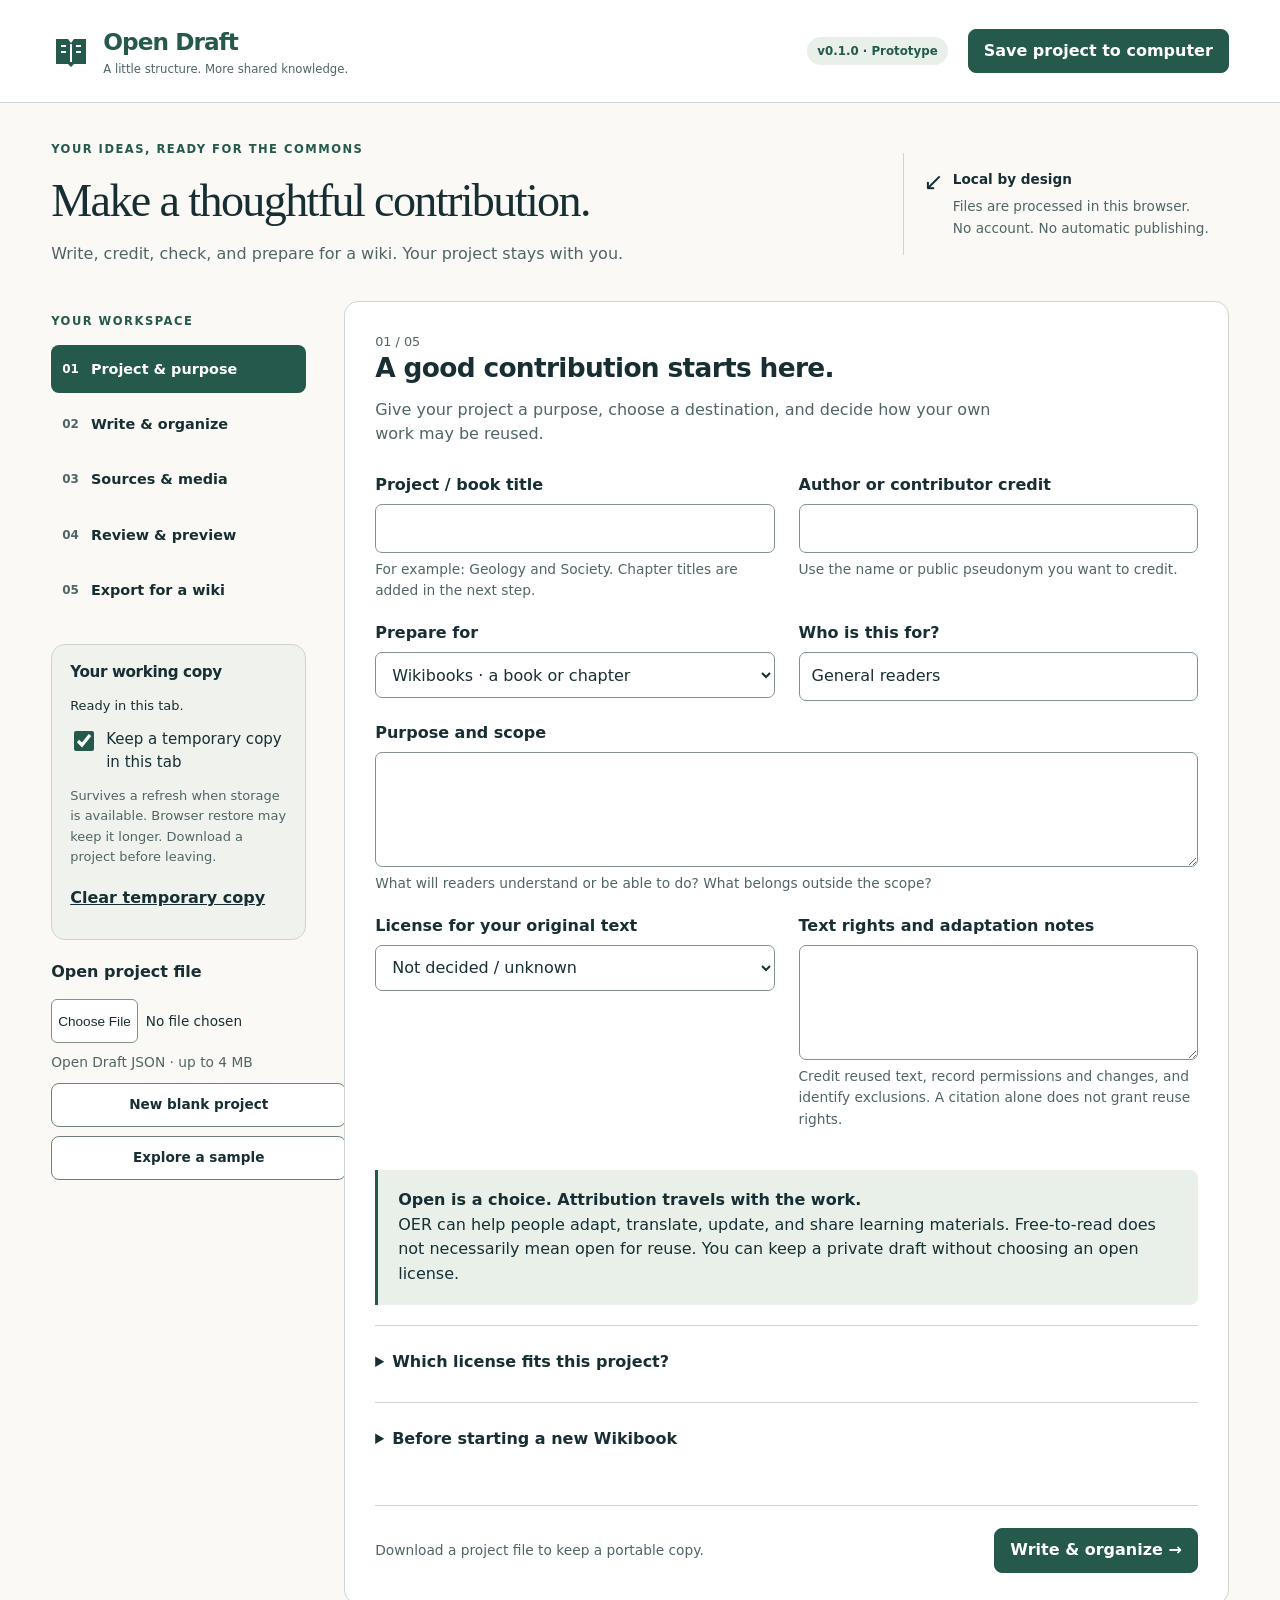
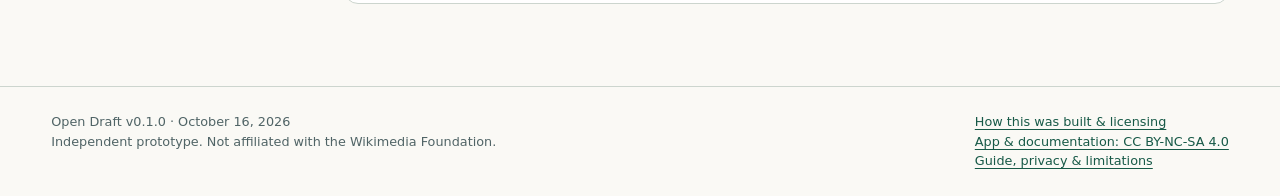
==== docs/index.html @ 1e6334c0 "Upload" ====
<!doctype html>
<html lang="en">
<head>
  <meta charset="utf-8">
  <meta name="viewport" content="width=device-width, initial-scale=1">
  <meta name="description" content="A local-first workspace for thoughtful Wikibooks and Wikimedia Commons contributions.">
  <meta http-equiv="Content-Security-Policy" content="default-src 'self'; script-src 'self'; style-src 'self'; img-src 'self' data: blob:; connect-src 'none'; object-src 'none'; base-uri 'none'; form-action 'none'">
  <title>Open Draft · A workspace for wiki contributors</title>
  <meta name="application-version" content="0.1.0">
  <meta name="release-date" content="2026-10-16">
  <link rel="license" href="https://creativecommons.org/licenses/by-nc-sa/4.0/">
  <link rel="stylesheet" href="styles.css">
  <script defer src="vendor/jszip.min.js"></script>
  <script defer src="core.js"></script>
  <script defer src="app.js"></script>
</head>
<body>
<a class="skip" href="#workspace">Skip to workspace</a>
<header class="masthead">
  <a class="brand" href="./" aria-label="Open Draft home"><svg aria-hidden="true" viewBox="0 0 40 40" width="40" height="40"><path d="M5 8h12l3 4 3-4h12v25H23l-3 3-3-3H5z" fill="currentColor"/><path d="M20 13v18M10 15h5M10 21h5M25 15h5M25 21h5" stroke="#fff" stroke-width="2"/></svg><span>Open Draft<span class="brand-sub">A little structure. More shared knowledge.</span></span></a>
  <div class="header-actions"><span class="badge">v0.1.0 · Prototype</span><button id="download-project" class="primary">Save project to computer</button></div>
</header>
<div class="intro" role="region" aria-label="About this workspace"><div><p class="eyebrow">YOUR IDEAS, READY FOR THE COMMONS</p><h1>Make a thoughtful contribution.</h1><p>Write, credit, check, and prepare for a wiki. Your project stays with you.</p></div><div class="local-note"><span aria-hidden="true">↙</span><strong>Local by design</strong><p>Files are processed in this browser.<br>No account. No automatic publishing.</p></div></div>
<div class="layout">
<aside class="sidebar" aria-label="Project navigation">
  <p class="eyebrow">YOUR WORKSPACE</p>
  <nav aria-label="Workflow"><ol class="steps">
    <li><button data-step="setup" aria-current="step"><span>01</span> Project &amp; purpose</button></li>
    <li><button data-step="write"><span>02</span> Write &amp; organize</button></li>
    <li><button data-step="sources"><span>03</span> Sources &amp; media</button></li>
    <li><button data-step="review"><span>04</span> Review &amp; preview</button></li>
    <li><button data-step="export"><span>05</span> Export for a wiki</button></li>
  </ol></nav>
  <div class="sidebar-card"><h2>Your working copy</h2><p id="save-state" role="status">Ready in this tab.</p><label class="check"><input id="temporary-save" type="checkbox" checked> Keep a temporary copy in this tab</label><p class="small">Survives a refresh when storage is available. Browser restore may keep it longer. Download a project before leaving.</p><button id="clear-session" class="text-button">Clear temporary copy</button></div>
  <div class="file-actions"><label for="open-project">Open project file</label><input id="open-project" type="file" accept=".json,.opendraft" aria-describedby="file-help"><p id="file-help" class="small">Open Draft JSON · up to 4 MB</p><button id="new-project">New blank project</button><button id="sample-project">Explore a sample</button></div>
</aside>
<main id="workspace" tabindex="-1"><div id="notice" role="status" aria-live="polite"></div><div id="error" role="alert"></div><div id="view"></div></main>
</div>
<footer><p>Open Draft v0.1.0 · <time datetime="2026-10-16">October 16, 2026</time><br>Independent prototype. Not affiliated with the Wikimedia Foundation.</p><p><a href="about.html">How this was built &amp; licensing</a><br><a rel="license" href="https://creativecommons.org/licenses/by-nc-sa/4.0/">App &amp; documentation: CC BY-NC-SA 4.0</a><br><a href="guide.html">Guide, privacy &amp; limitations</a></p></footer>
<dialog id="confirm-dialog" aria-labelledby="confirm-title" aria-describedby="confirm-description"><h2 id="confirm-title">Replace this project?</h2><p id="confirm-description"></p><div class="actions"><button id="cancel-dialog" autofocus>Cancel</button><button id="accept-dialog" class="danger">Continue</button></div></dialog>
<noscript><p class="noscript">This editor needs JavaScript to process files locally. Enable JavaScript to use it. <a href="guide.html">Read the guide</a>.</p></noscript>
</body></html>
---- docs/styles.css ----
:root{--ink:#172f33;--muted:#506466;--green:#24594c;--pale:#e8f0e9;--paper:#faf9f5;--line:#ccd5ce;--white:#fff;--rust:#8c3e28;--focus:#124fc6;--radius:14px;font-family:system-ui,-apple-system,BlinkMacSystemFont,"Segoe UI",sans-serif;color:var(--ink);background:var(--paper);font-size:16px;line-height:1.55}
*{box-sizing:border-box}body{margin:0}a{color:#175947;text-underline-offset:3px}a:hover{text-decoration-thickness:2px}button,input,textarea,select{font:inherit}button,.file-button{min-height:44px;border:1px solid #6c8277;border-radius:8px;padding:9px 15px;background:#fff;color:var(--ink);font-weight:600;cursor:pointer;text-align:center}button:hover,.file-button:hover{background:#e8f0e9}button:disabled{opacity:.55;cursor:not-allowed}button.primary{background:var(--green);border-color:var(--green);color:white}button.primary:hover{background:#163e34}button.danger{color:#85291e;border-color:#b96556}button.text-button{border:0;background:transparent;text-decoration:underline;padding-left:0;text-align:left}button.small-button{font-size:.85rem;padding:5px 10px}input:not([type=checkbox]):not([type=file]),textarea,select{display:block;width:100%;border:1px solid #80938a;border-radius:7px;padding:11px 12px;color:var(--ink);background:#fff;min-height:46px}textarea{resize:vertical;min-height:115px}input[type=checkbox]{width:20px;height:20px;accent-color:var(--green);flex-shrink:0}input[type=file]{max-width:100%;font-size:.85rem}input::file-selector-button{min-height:44px;border:1px solid #80938a;border-radius:6px;background:white;color:var(--ink);margin:6px 8px 0 0;padding:6px}label{display:block;font-weight:650;margin:0 0 6px}.check{display:flex;gap:9px;align-items:flex-start;font-size:.94rem;font-weight:500;margin:12px 0}.check input{margin-top:3px}small,.small,.hint{font-size:.86rem;color:var(--muted)}.hint{margin:6px 0 0}.field{margin:0 0 20px;min-width:0}.fields{display:grid;grid-template-columns:1fr 1fr;gap:0 24px}.span-all{grid-column:1/-1}:focus-visible{outline:3px solid var(--focus);outline-offset:3px}h1,h2,h3,h4{line-height:1.2}h1{font-family:Georgia,serif;font-size:clamp(2.1rem,3.6vw,3.25rem);font-weight:500;margin:8px 0 14px;letter-spacing:-.035em}h2{font-size:1.65rem;letter-spacing:-.025em;margin:0 0 14px}h3{font-size:1.1rem;margin:0 0 12px}p{margin:0 0 16px}ul,ol{padding-left:24px}li{margin-bottom:7px}.eyebrow{font-size:.72rem;font-weight:750;letter-spacing:.13em;color:var(--green);margin-bottom:14px}.masthead{display:flex;align-items:center;justify-content:space-between;gap:20px;padding:24px 4vw;border-bottom:1px solid var(--line);background:var(--white)}.brand{display:flex;align-items:center;gap:12px;text-decoration:none;color:var(--green);font-size:1.45rem;font-weight:750;letter-spacing:-.04em}.brand-sub{display:block;font-size:.73rem;font-weight:500;letter-spacing:0;color:var(--muted)}.header-actions{display:flex;align-items:center;gap:20px}.badge,.pill{display:inline-block;font-size:.74rem;font-weight:650;border-radius:30px;padding:5px 10px;background:var(--pale);color:var(--green)}.intro{display:flex;justify-content:space-between;align-items:center;gap:32px;padding:38px 4vw 34px;max-width:1600px;margin:auto}.intro>div>p:last-child{margin-bottom:0;color:var(--muted)}.local-note{position:relative;padding:16px 20px 16px 49px;border-left:1px solid var(--line);font-size:.85rem;min-width:260px}.local-note>span{position:absolute;left:20px;top:11px;font-size:1.5rem}.local-note p{margin:6px 0 0}.layout{display:grid;grid-template-columns:255px minmax(0,1fr);gap:38px;padding:0 4vw 60px;max-width:1600px;margin:auto}.sidebar{padding-top:12px}.steps{padding:0;list-style:none;margin:0 0 30px}.steps li{margin:0 0 7px}.steps button{display:flex;align-items:center;text-align:left;gap:12px;width:100%;border:1px solid transparent;background:transparent;font-size:.9rem;padding:12px 10px}.steps button span{font-size:.75rem;font-variant-numeric:tabular-nums;color:var(--muted)}.steps button[aria-current]{background:var(--green);color:white}.steps button[aria-current] span{color:white}.sidebar-card{border:1px solid var(--line);border-radius:var(--radius);padding:18px;background:#f0f3ed}.sidebar-card h2{font-size:.95rem}.sidebar-card p{font-size:.81rem;margin-bottom:10px}.file-actions{display:grid;gap:9px;margin-top:20px}.file-actions label{margin:0}.file-actions p{margin:0}.file-actions button{font-size:.85rem}main{min-width:0}.panel{background:white;border:1px solid var(--line);border-radius:var(--radius);padding:30px;margin-bottom:22px}.panel-heading{display:flex;justify-content:space-between;align-items:flex-start;gap:15px;margin-bottom:26px}.panel-heading p{color:var(--muted);max-width:62ch;margin-bottom:0}.section-label{color:var(--muted);font-size:.8rem;margin-bottom:8px}.callout{padding:18px 20px;background:var(--pale);border-left:3px solid var(--green);border-radius:0 8px 8px 0;margin:20px 0}.callout p:last-child{margin:0}.callout.warning{background:#fbf1e6;border-color:var(--rust)}.actions{display:flex;flex-wrap:wrap;gap:10px;align-items:center}.section-end{display:flex;justify-content:space-between;gap:15px;align-items:center;margin-top:26px;border-top:1px solid var(--line);padding-top:22px}.section-end p{margin:0}.block,.record{border:1px solid var(--line);border-radius:10px;padding:20px;margin:16px 0;background:#fff}.block-head{display:flex;justify-content:space-between;gap:12px;align-items:center;margin-bottom:16px}.block-head strong{font-size:.8rem;color:var(--muted)}.block-head .actions{gap:5px}.block .field:last-child,.record .field:last-child{margin-bottom:0}.page-tools{display:grid;grid-template-columns:minmax(150px,1fr) auto;gap:14px;align-items:end}.page-tools .field{margin:0}.page-order{margin-top:14px}.empty{text-align:center;padding:35px 20px;border:1px dashed #6c8277;border-radius:12px;color:var(--muted)}.empty strong{display:block;color:var(--ink);font-size:1.2rem;margin-bottom:10px}.image-thumb{display:block;max-width:100%;max-height:230px;border-radius:8px;margin:12px 0}.review-grid{display:grid;grid-template-columns:1fr 1fr;gap:20px}.review-grid .panel{margin-bottom:0}.issue-list{padding:0;list-style:none}.issue-list li{border-bottom:1px solid var(--line);padding:12px 0;margin:0}.issue-list li strong{display:block}.issue-list button{margin-top:8px}.metric{font-size:2.6rem;font-family:Georgia,serif;line-height:1}.reader{font-family:Georgia,serif;font-size:1.08rem;line-height:1.8;max-width:72ch;margin:20px auto;overflow-wrap:anywhere}.reader h2,.reader h3{font-family:system-ui,sans-serif;line-height:1.3;margin-top:1.6em}.reader h2{font-size:1.5rem}.reader h3{font-size:1.2rem}.reader img{max-width:100%;height:auto}.reader figure{margin:24px 0}.reader figcaption{font-family:system-ui,sans-serif;font-size:.85rem;line-height:1.5;color:var(--muted)}.reader .credits{font-family:system-ui,sans-serif;font-size:.85rem}.reader blockquote{border-left:3px solid var(--line);padding-left:20px;margin-left:0}.code{font-family:ui-monospace,Consolas,monospace;font-size:.86rem;min-height:280px;white-space:pre-wrap}.export-card{border:1px solid var(--line);border-radius:12px;padding:22px;margin:15px 0}.export-card p{color:var(--muted)}details{border-top:1px solid var(--line);padding:16px 0}summary{font-weight:650;cursor:pointer;min-height:44px;padding:8px 0}details p{margin-top:10px}#notice:not(:empty),#error:not(:empty){border-radius:8px;padding:14px 18px;margin-bottom:16px;overflow-wrap:anywhere}#notice:not(:empty){background:var(--pale)}#error:not(:empty){background:#fff0eb;border:1px solid #a94a31;color:#762d1c}footer{border-top:1px solid var(--line);padding:25px 4vw;color:var(--muted);font-size:.8rem;display:flex;justify-content:space-between;gap:25px}footer p{margin:0;max-width:60ch}.skip{position:absolute;left:12px;top:-100px;padding:12px;background:white;z-index:10}.skip:focus{top:12px}dialog{border:1px solid var(--line);border-radius:14px;padding:30px;max-width:500px;width:calc(100% - 32px);color:var(--ink)}dialog::backdrop{background:#172f3380}.noscript{padding:30px}.guide{max-width:850px;margin:40px auto;padding:0 24px}.guide h2{margin-top:36px}.guide code{overflow-wrap:anywhere}.guide li{margin-bottom:10px}
@media(max-width:1000px){.layout{grid-template-columns:220px minmax(0,1fr);gap:22px}.local-note{display:none}.header-actions .badge{display:none}.panel{padding:24px}.fields,.review-grid{grid-template-columns:1fr}}
@media(max-width:700px){.masthead{align-items:flex-start;padding:20px;flex-direction:column}.header-actions{width:100%}.header-actions button{width:100%}.intro{padding:26px 20px}.layout{display:block;padding:0 20px 35px}.sidebar{margin-bottom:25px}.steps{display:grid;grid-template-columns:1fr 1fr;gap:5px;margin-bottom:16px}.steps button{height:100%;padding:9px}.sidebar-card{padding:14px}.file-actions{grid-template-columns:1fr 1fr}.file-actions input,.file-actions p{grid-column:1/-1}.file-actions label{grid-column:1/-1}.panel{padding:20px}.page-tools{grid-template-columns:1fr}.block-head,.panel-heading,.section-end{flex-wrap:wrap}.block{padding:14px}.actions button{flex-grow:1}.intro h1{font-size:2.4rem}footer{display:block;padding:20px}footer p+p{margin-top:12px}.brand-sub{font-size:.72rem}}
@media(prefers-reduced-motion:reduce){*{scroll-behavior:auto!important;animation:none!important;transition:none!important}}
@media(forced-colors:active){button[aria-current]{border:3px solid Highlight}.badge,.callout{border:1px solid CanvasText}}
@media print{.masthead,.intro,.sidebar,footer,.skip,.no-print,#notice,#error{display:none!important}.layout{display:block;padding:0}.panel{border:0;padding:0}.panel-heading{display:none}.reader{max-width:none;font-size:11pt;color:#000}.reader img{max-height:7in;object-fit:contain}.reader a[href^="http"]::after{content:" (" attr(href) ")";font-size:9pt;overflow-wrap:anywhere}body{background:white}h2,h3,figcaption{break-after:avoid}figure,li{break-inside:avoid}}
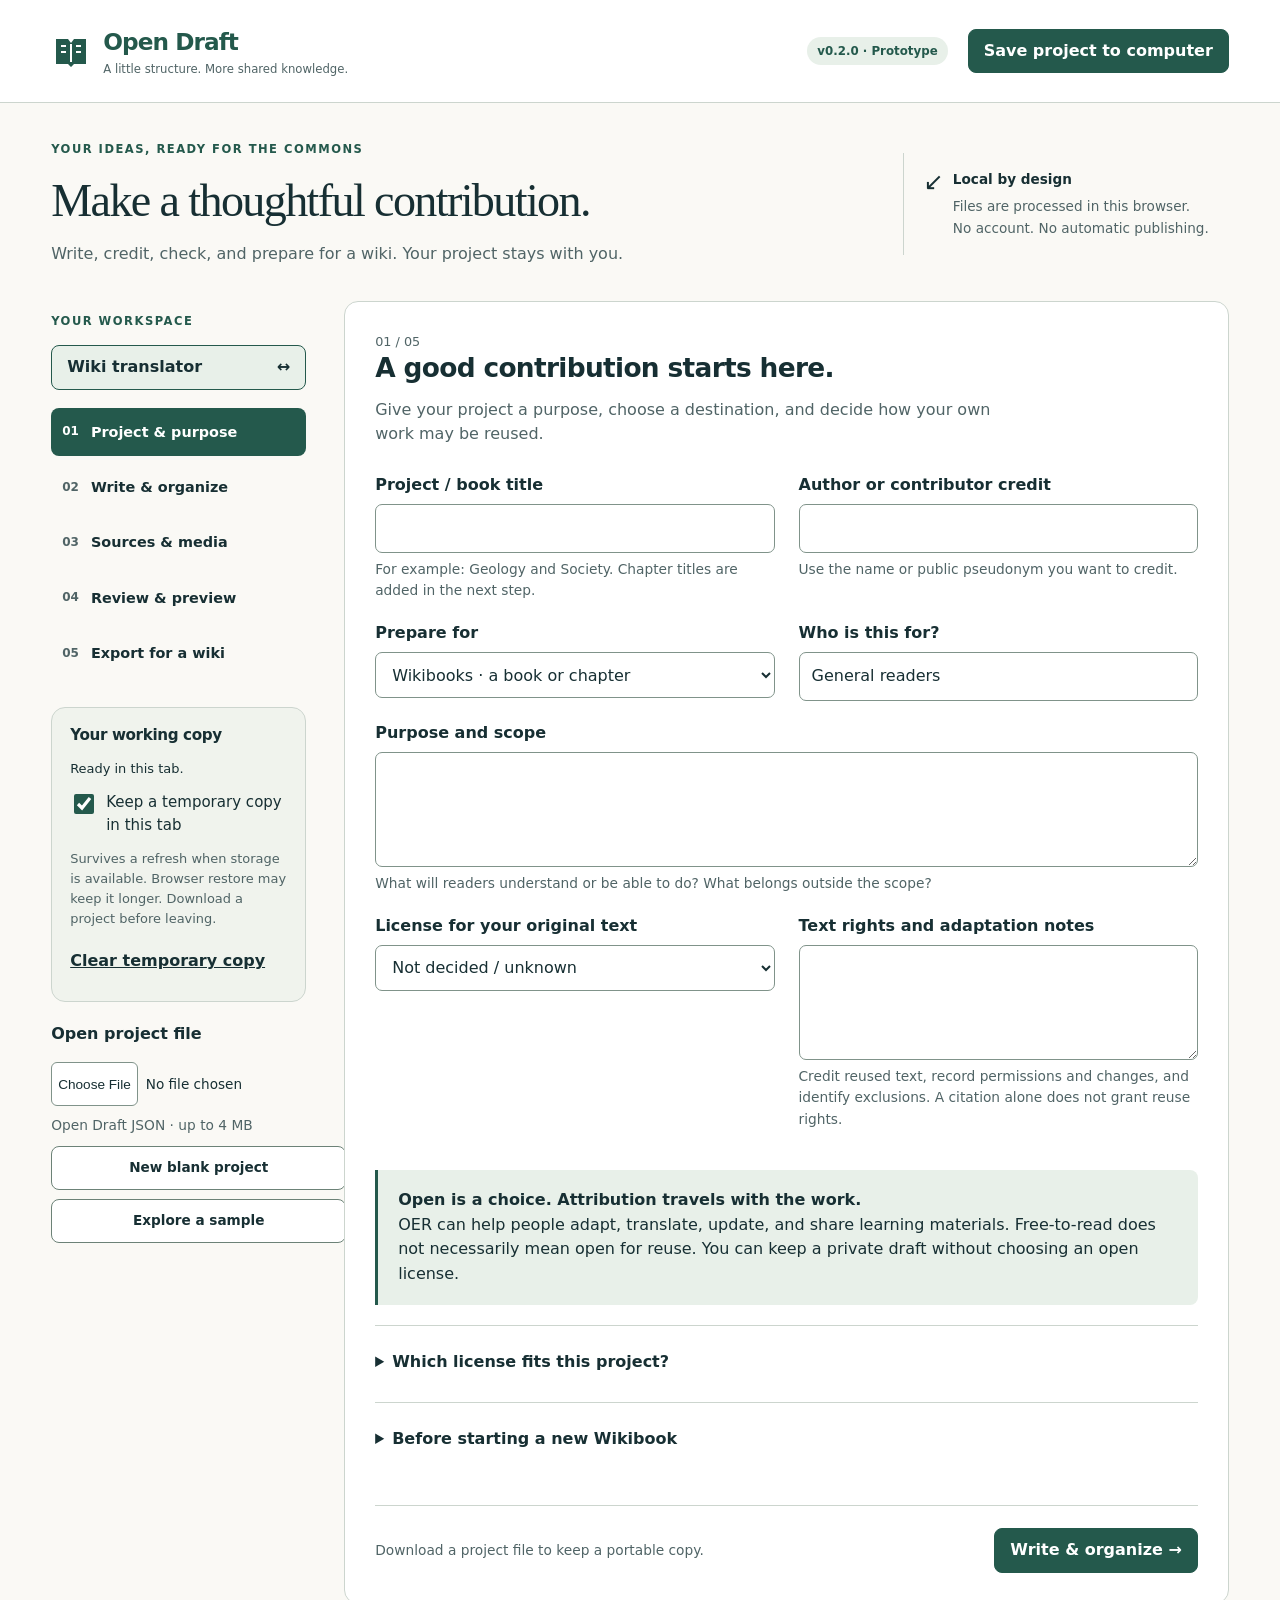
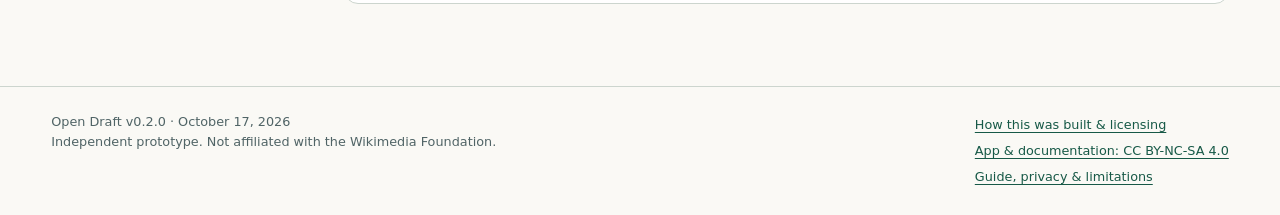
==== commit fd53ed2e: "v0.2.0" ====
--- a/docs/index.html
+++ b/docs/index.html
@@ -6,24 +6,27 @@
   <meta name="description" content="A local-first workspace for thoughtful Wikibooks and Wikimedia Commons contributions.">
   <meta http-equiv="Content-Security-Policy" content="default-src 'self'; script-src 'self'; style-src 'self'; img-src 'self' data: blob:; connect-src 'none'; object-src 'none'; base-uri 'none'; form-action 'none'">
   <title>Open Draft · A workspace for wiki contributors</title>
-  <meta name="application-version" content="0.1.0">
-  <meta name="release-date" content="2026-10-16">
+  <meta name="application-version" content="0.2.0">
+  <meta name="release-date" content="2026-10-17">
   <link rel="license" href="https://creativecommons.org/licenses/by-nc-sa/4.0/">
   <link rel="stylesheet" href="styles.css">
   <script defer src="vendor/jszip.min.js"></script>
+  <script defer src="translator.js"></script>
   <script defer src="core.js"></script>
+  <script defer src="translator-ui.js"></script>
   <script defer src="app.js"></script>
 </head>
 <body>
 <a class="skip" href="#workspace">Skip to workspace</a>
 <header class="masthead">
   <a class="brand" href="./" aria-label="Open Draft home"><svg aria-hidden="true" viewBox="0 0 40 40" width="40" height="40"><path d="M5 8h12l3 4 3-4h12v25H23l-3 3-3-3H5z" fill="currentColor"/><path d="M20 13v18M10 15h5M10 21h5M25 15h5M25 21h5" stroke="#fff" stroke-width="2"/></svg><span>Open Draft<span class="brand-sub">A little structure. More shared knowledge.</span></span></a>
-  <div class="header-actions"><span class="badge">v0.1.0 · Prototype</span><button id="download-project" class="primary">Save project to computer</button></div>
+  <div class="header-actions"><span class="badge">v0.2.0 · Prototype</span><button id="download-project" class="primary">Save project to computer</button></div>
 </header>
 <div class="intro" role="region" aria-label="About this workspace"><div><p class="eyebrow">YOUR IDEAS, READY FOR THE COMMONS</p><h1>Make a thoughtful contribution.</h1><p>Write, credit, check, and prepare for a wiki. Your project stays with you.</p></div><div class="local-note"><span aria-hidden="true">↙</span><strong>Local by design</strong><p>Files are processed in this browser.<br>No account. No automatic publishing.</p></div></div>
 <div class="layout">
 <aside class="sidebar" aria-label="Project navigation">
   <p class="eyebrow">YOUR WORKSPACE</p>
+  <button class="translator-nav" data-step="translate">Wiki translator <span aria-hidden="true">↔</span></button>
   <nav aria-label="Workflow"><ol class="steps">
     <li><button data-step="setup" aria-current="step"><span>01</span> Project &amp; purpose</button></li>
     <li><button data-step="write"><span>02</span> Write &amp; organize</button></li>
@@ -36,7 +39,7 @@
 </aside>
 <main id="workspace" tabindex="-1"><div id="notice" role="status" aria-live="polite"></div><div id="error" role="alert"></div><div id="view"></div></main>
 </div>
-<footer><p>Open Draft v0.1.0 · <time datetime="2026-10-16">October 16, 2026</time><br>Independent prototype. Not affiliated with the Wikimedia Foundation.</p><p><a href="about.html">How this was built &amp; licensing</a><br><a rel="license" href="https://creativecommons.org/licenses/by-nc-sa/4.0/">App &amp; documentation: CC BY-NC-SA 4.0</a><br><a href="guide.html">Guide, privacy &amp; limitations</a></p></footer>
+<footer><p>Open Draft v0.2.0 · <time datetime="2026-10-17">October 17, 2026</time><br>Independent prototype. Not affiliated with the Wikimedia Foundation.</p><p><a href="about.html">How this was built &amp; licensing</a><br><a rel="license" href="https://creativecommons.org/licenses/by-nc-sa/4.0/">App &amp; documentation: CC BY-NC-SA 4.0</a><br><a href="guide.html">Guide, privacy &amp; limitations</a></p></footer>
 <dialog id="confirm-dialog" aria-labelledby="confirm-title" aria-describedby="confirm-description"><h2 id="confirm-title">Replace this project?</h2><p id="confirm-description"></p><div class="actions"><button id="cancel-dialog" autofocus>Cancel</button><button id="accept-dialog" class="danger">Continue</button></div></dialog>
 <noscript><p class="noscript">This editor needs JavaScript to process files locally. Enable JavaScript to use it. <a href="guide.html">Read the guide</a>.</p></noscript>
 </body></html>
--- a/docs/styles.css
+++ b/docs/styles.css
@@ -5,3 +5,8 @@
 @media(prefers-reduced-motion:reduce){*{scroll-behavior:auto!important;animation:none!important;transition:none!important}}
 @media(forced-colors:active){button[aria-current]{border:3px solid Highlight}.badge,.callout{border:1px solid CanvasText}}
 @media print{.masthead,.intro,.sidebar,footer,.skip,.no-print,#notice,#error{display:none!important}.layout{display:block;padding:0}.panel{border:0;padding:0}.panel-heading{display:none}.reader{max-width:none;font-size:11pt;color:#000}.reader img{max-height:7in;object-fit:contain}.reader a[href^="http"]::after{content:" (" attr(href) ")";font-size:9pt;overflow-wrap:anywhere}body{background:white}h2,h3,figcaption{break-after:avoid}figure,li{break-inside:avoid}}
+.translator-nav{display:flex;justify-content:space-between;width:100%;margin:0 0 18px;background:#e8f0e9;border-color:#24594c;text-align:left}.translator-nav[aria-current]{background:#24594c;color:#fff}.translator-split{display:grid;grid-template-columns:minmax(0,1fr) minmax(0,1fr);gap:24px;margin-top:25px}.translator-split>section{min-width:0}.rich-toolbar{display:flex;flex-wrap:wrap;gap:6px;padding:12px;background:#f0f3ed;border:1px solid var(--line);border-radius:8px 8px 0 0}.rich-toolbar button{font-size:.82rem;padding:7px 10px}.rich-toolbar button[aria-pressed=true]{background:var(--green);color:white}.block-format{background:#f0f3ed;padding:0 12px 12px;border:1px solid var(--line);border-top:0}.block-format label{font-size:.85rem}.rich-editor{padding:20px;min-height:360px;max-height:760px;overflow:auto;border:1px solid #6c8277;border-radius:0 0 8px 8px;overflow-wrap:anywhere;background:#fff;color:#172f33;line-height:1.7}.rich-editor p{margin:0 0 1em}.rich-editor h2{font-size:1.4rem;margin:1.1em 0 .7em}.rich-editor h3{font-size:1.15rem;margin:1em 0 .6em}.rich-editor a{color:inherit;text-decoration:underline}.rich-editor blockquote{border-left:3px solid currentColor;padding-left:15px;margin-left:0}.rich-code{min-height:540px;line-height:1.7;background:#f5f7f4!important;color:#172f33!important}.code-column>.actions{margin-top:14px}.color-fields{display:grid;grid-template-columns:1fr 1fr;gap:20px;max-width:640px}.color-entry{display:flex;gap:10px;align-items:center}.color-entry input[type=color]{width:55px;min-width:55px;height:46px;padding:3px}.color-entry input{min-width:0}.contrast-result{padding:15px 18px;margin:15px 0;background:#e8f0e9;border-left:4px solid #24594c;font-weight:600}.contrast-warning{background:#fff1e6;border-color:#8c3e28}.draft-tips{padding:20px;background:#f0f3ed;border-radius:10px;margin:20px 0 30px}.draft-tips ul{margin-bottom:0}.udl-grid{display:grid;grid-template-columns:repeat(3,minmax(0,1fr));gap:15px;margin:22px 0}.udl-grid article{padding:20px;border:1px solid var(--line);border-radius:10px}.udl-grid h4{font-size:1.1rem;margin:14px 0}.udl-grid p{font-size:.9rem}.udl-grid .eyebrow{font-size:.66rem}.sr-only{position:absolute!important;width:1px;height:1px;padding:0;overflow:hidden;clip:rect(0,0,0,0);white-space:nowrap;border:0}#rich-error:not(:empty){padding:15px;border:1px solid #a94a31;background:#fff0eb;color:#762d1c;border-radius:8px;margin:15px 0}.translator-panel input[aria-invalid=true]{border:2px solid #a94a31}
+footer a{display:inline-block;min-height:26px;padding:3px 0}
+@media(max-width:1150px){.translator-split{grid-template-columns:1fr}.rich-code{min-height:280px}.udl-grid{grid-template-columns:1fr}.rich-editor{min-height:260px}}
+@media(max-width:700px){.color-fields{grid-template-columns:1fr}.translator-split{gap:25px}.rich-toolbar button{flex-grow:1}.rich-editor{padding:14px}.udl-grid article{padding:16px}}
+@media(forced-colors:active){.rich-editor{color:CanvasText!important;background:Canvas!important}.contrast-result{border:2px solid CanvasText}.rich-toolbar button[aria-pressed=true]{border:3px solid Highlight}}
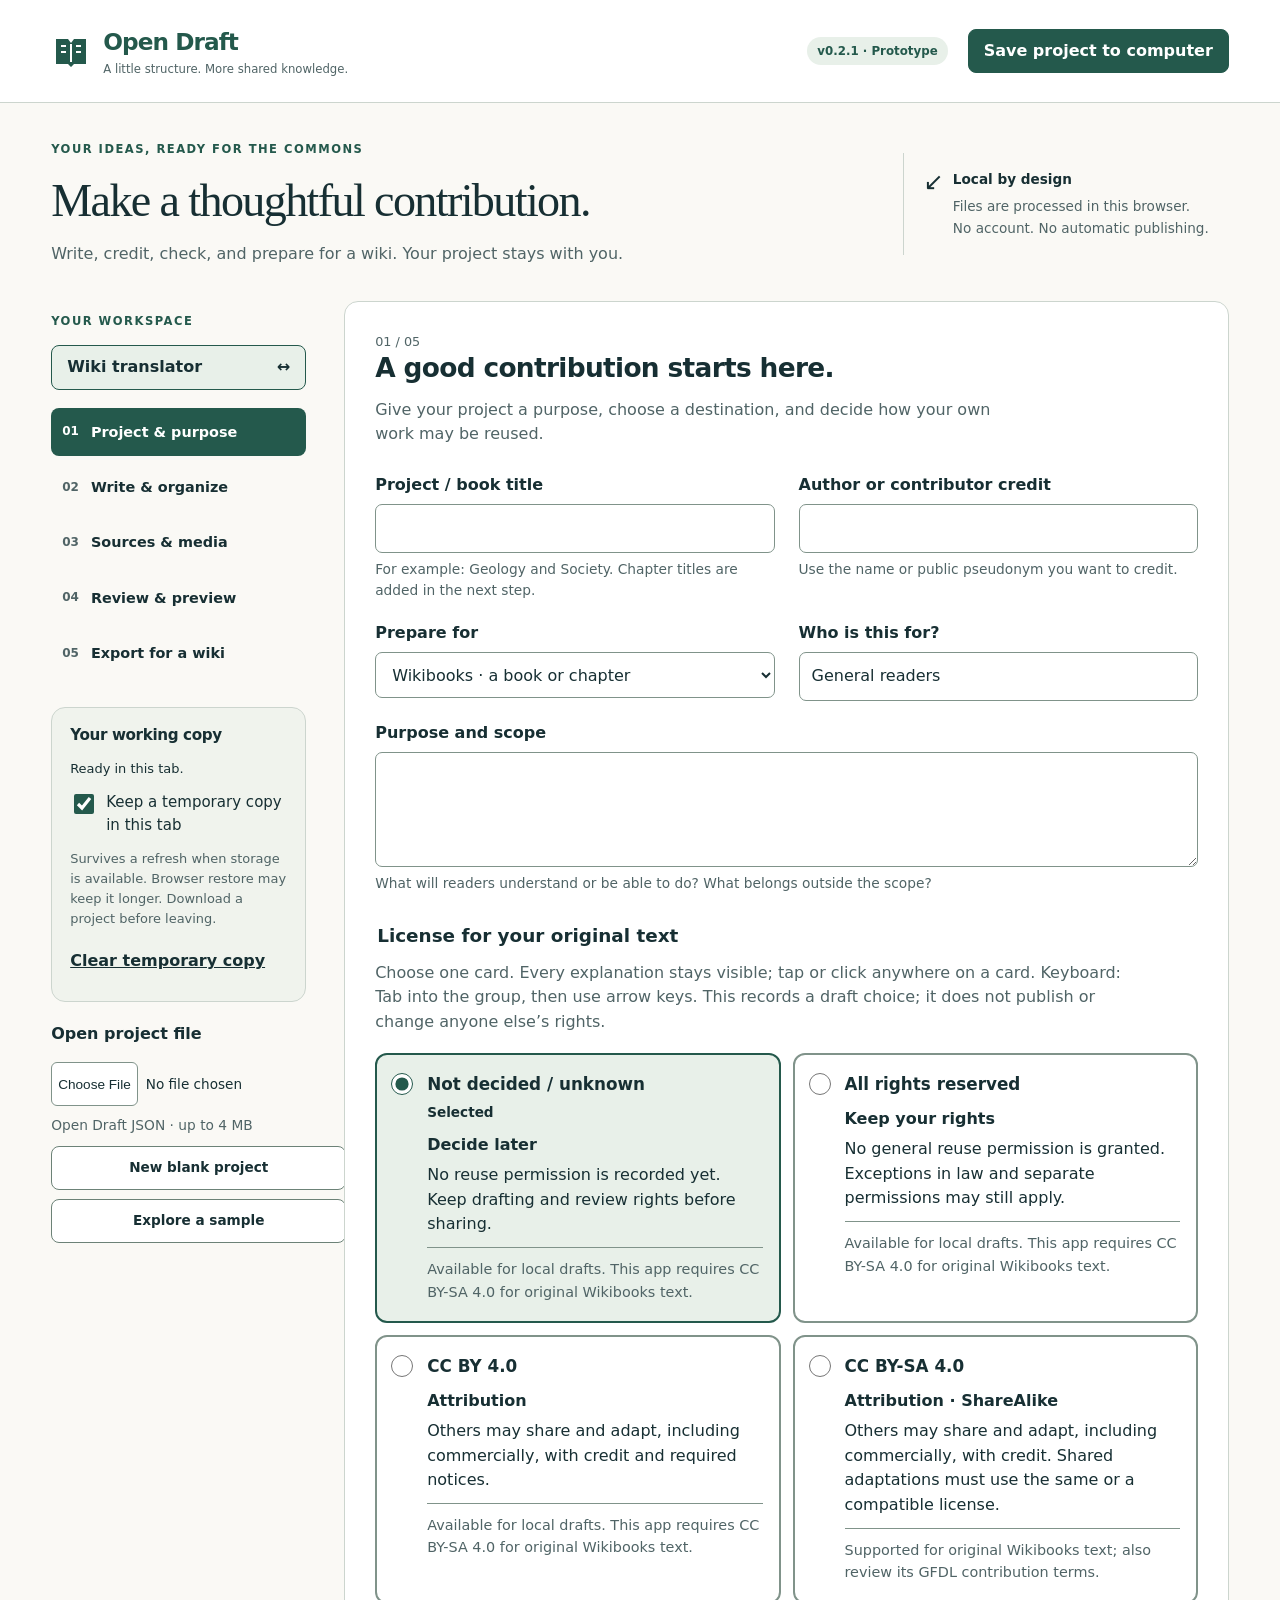
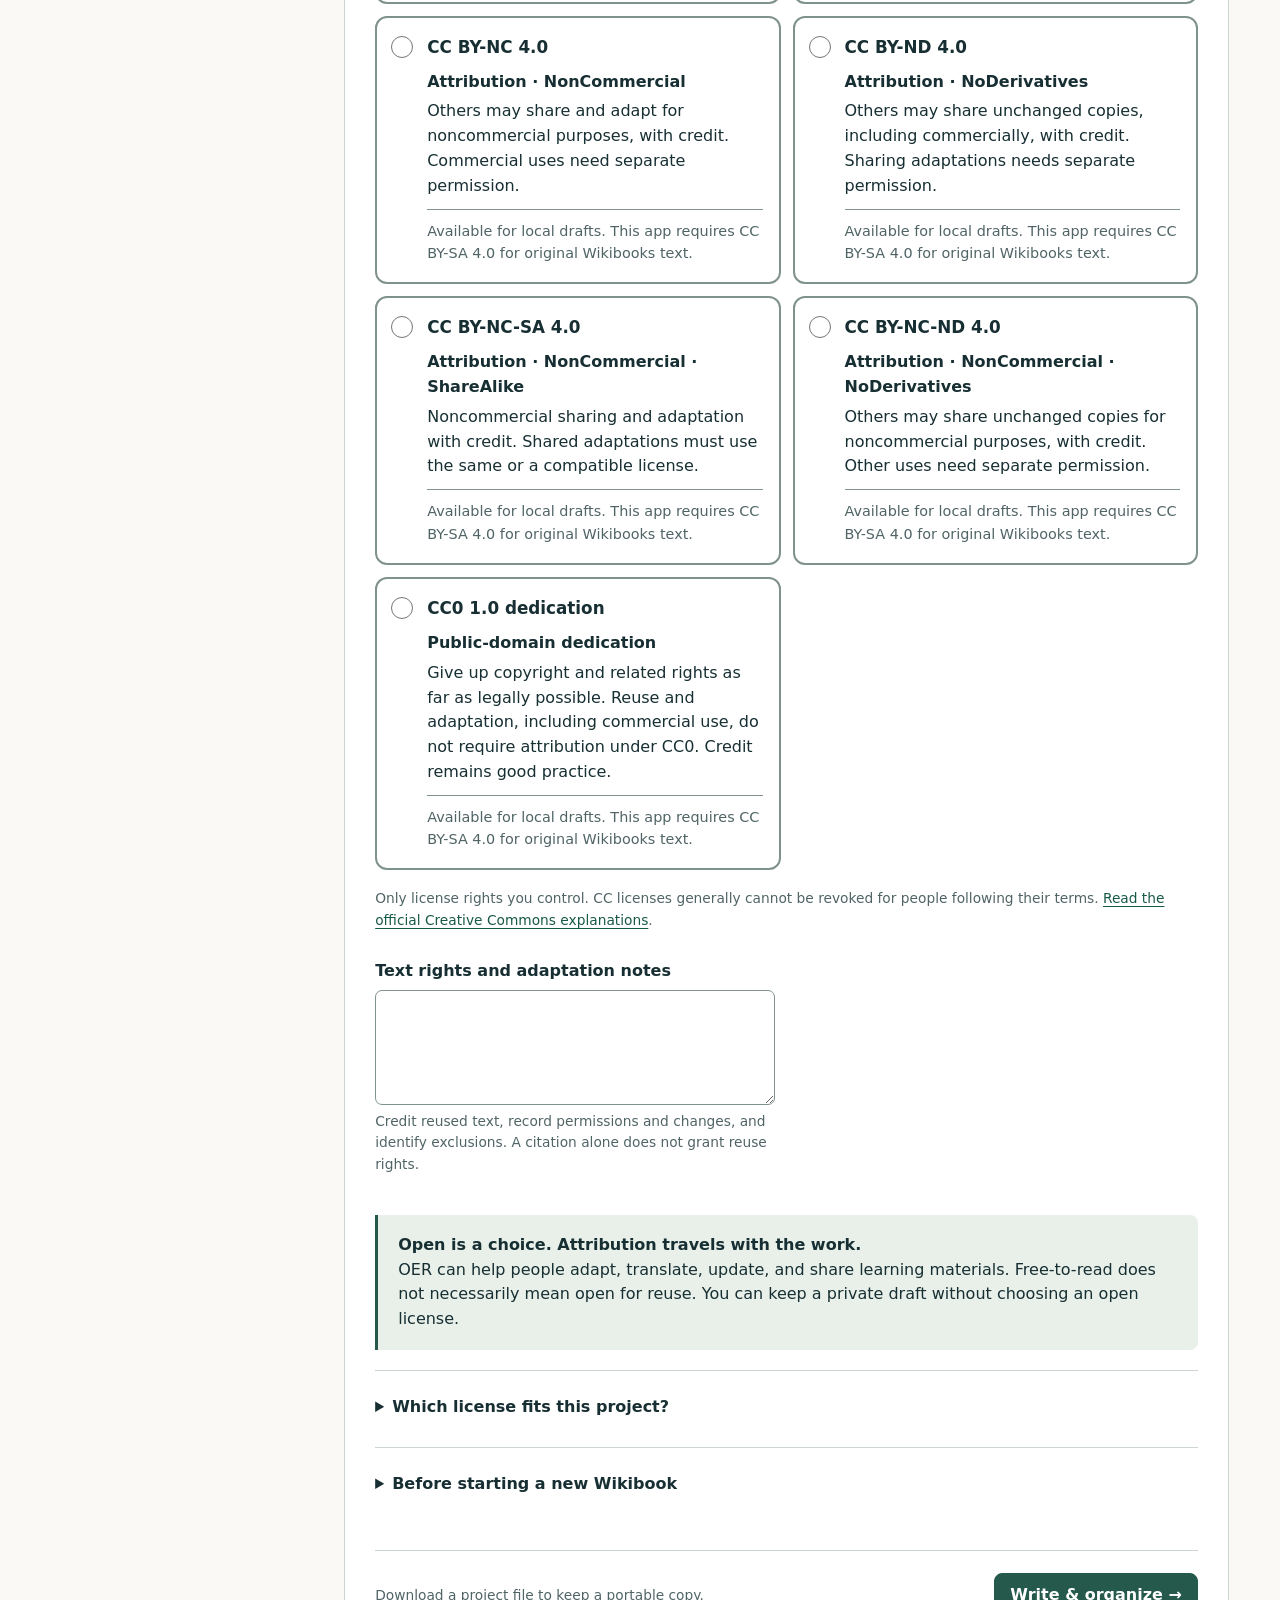
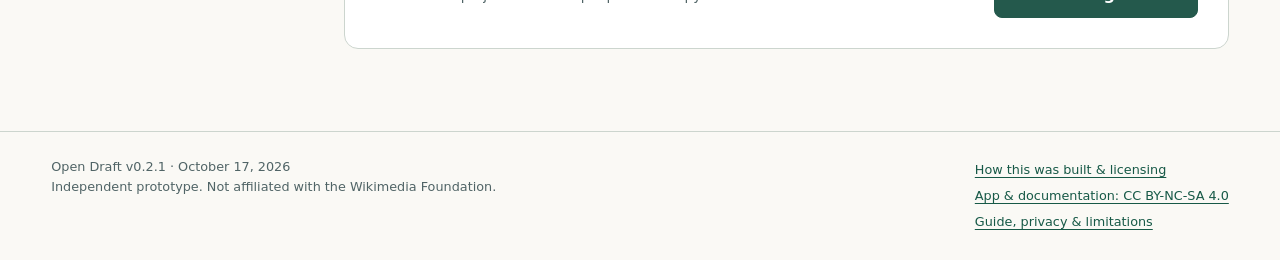
==== commit c7a433f4: "v0.2.1" ====
--- a/docs/index.html
+++ b/docs/index.html
@@ -6,7 +6,7 @@
   <meta name="description" content="A local-first workspace for thoughtful Wikibooks and Wikimedia Commons contributions.">
   <meta http-equiv="Content-Security-Policy" content="default-src 'self'; script-src 'self'; style-src 'self'; img-src 'self' data: blob:; connect-src 'none'; object-src 'none'; base-uri 'none'; form-action 'none'">
   <title>Open Draft · A workspace for wiki contributors</title>
-  <meta name="application-version" content="0.2.0">
+  <meta name="application-version" content="0.2.1">
   <meta name="release-date" content="2026-10-17">
   <link rel="license" href="https://creativecommons.org/licenses/by-nc-sa/4.0/">
   <link rel="stylesheet" href="styles.css">
@@ -20,7 +20,7 @@
 <a class="skip" href="#workspace">Skip to workspace</a>
 <header class="masthead">
   <a class="brand" href="./" aria-label="Open Draft home"><svg aria-hidden="true" viewBox="0 0 40 40" width="40" height="40"><path d="M5 8h12l3 4 3-4h12v25H23l-3 3-3-3H5z" fill="currentColor"/><path d="M20 13v18M10 15h5M10 21h5M25 15h5M25 21h5" stroke="#fff" stroke-width="2"/></svg><span>Open Draft<span class="brand-sub">A little structure. More shared knowledge.</span></span></a>
-  <div class="header-actions"><span class="badge">v0.2.0 · Prototype</span><button id="download-project" class="primary">Save project to computer</button></div>
+  <div class="header-actions"><span class="badge">v0.2.1 · Prototype</span><button id="download-project" class="primary">Save project to computer</button></div>
 </header>
 <div class="intro" role="region" aria-label="About this workspace"><div><p class="eyebrow">YOUR IDEAS, READY FOR THE COMMONS</p><h1>Make a thoughtful contribution.</h1><p>Write, credit, check, and prepare for a wiki. Your project stays with you.</p></div><div class="local-note"><span aria-hidden="true">↙</span><strong>Local by design</strong><p>Files are processed in this browser.<br>No account. No automatic publishing.</p></div></div>
 <div class="layout">
@@ -39,7 +39,7 @@
 </aside>
 <main id="workspace" tabindex="-1"><div id="notice" role="status" aria-live="polite"></div><div id="error" role="alert"></div><div id="view"></div></main>
 </div>
-<footer><p>Open Draft v0.2.0 · <time datetime="2026-10-17">October 17, 2026</time><br>Independent prototype. Not affiliated with the Wikimedia Foundation.</p><p><a href="about.html">How this was built &amp; licensing</a><br><a rel="license" href="https://creativecommons.org/licenses/by-nc-sa/4.0/">App &amp; documentation: CC BY-NC-SA 4.0</a><br><a href="guide.html">Guide, privacy &amp; limitations</a></p></footer>
+<footer><p>Open Draft v0.2.1 · <time datetime="2026-10-17">October 17, 2026</time><br>Independent prototype. Not affiliated with the Wikimedia Foundation.</p><p><a href="about.html">How this was built &amp; licensing</a><br><a rel="license" href="https://creativecommons.org/licenses/by-nc-sa/4.0/">App &amp; documentation: CC BY-NC-SA 4.0</a><br><a href="guide.html">Guide, privacy &amp; limitations</a></p></footer>
 <dialog id="confirm-dialog" aria-labelledby="confirm-title" aria-describedby="confirm-description"><h2 id="confirm-title">Replace this project?</h2><p id="confirm-description"></p><div class="actions"><button id="cancel-dialog" autofocus>Cancel</button><button id="accept-dialog" class="danger">Continue</button></div></dialog>
 <noscript><p class="noscript">This editor needs JavaScript to process files locally. Enable JavaScript to use it. <a href="guide.html">Read the guide</a>.</p></noscript>
 </body></html>
--- a/docs/styles.css
+++ b/docs/styles.css
@@ -1,5 +1,5 @@
 :root{--ink:#172f33;--muted:#506466;--green:#24594c;--pale:#e8f0e9;--paper:#faf9f5;--line:#ccd5ce;--white:#fff;--rust:#8c3e28;--focus:#124fc6;--radius:14px;font-family:system-ui,-apple-system,BlinkMacSystemFont,"Segoe UI",sans-serif;color:var(--ink);background:var(--paper);font-size:16px;line-height:1.55}
-*{box-sizing:border-box}body{margin:0}a{color:#175947;text-underline-offset:3px}a:hover{text-decoration-thickness:2px}button,input,textarea,select{font:inherit}button,.file-button{min-height:44px;border:1px solid #6c8277;border-radius:8px;padding:9px 15px;background:#fff;color:var(--ink);font-weight:600;cursor:pointer;text-align:center}button:hover,.file-button:hover{background:#e8f0e9}button:disabled{opacity:.55;cursor:not-allowed}button.primary{background:var(--green);border-color:var(--green);color:white}button.primary:hover{background:#163e34}button.danger{color:#85291e;border-color:#b96556}button.text-button{border:0;background:transparent;text-decoration:underline;padding-left:0;text-align:left}button.small-button{font-size:.85rem;padding:5px 10px}input:not([type=checkbox]):not([type=file]),textarea,select{display:block;width:100%;border:1px solid #80938a;border-radius:7px;padding:11px 12px;color:var(--ink);background:#fff;min-height:46px}textarea{resize:vertical;min-height:115px}input[type=checkbox]{width:20px;height:20px;accent-color:var(--green);flex-shrink:0}input[type=file]{max-width:100%;font-size:.85rem}input::file-selector-button{min-height:44px;border:1px solid #80938a;border-radius:6px;background:white;color:var(--ink);margin:6px 8px 0 0;padding:6px}label{display:block;font-weight:650;margin:0 0 6px}.check{display:flex;gap:9px;align-items:flex-start;font-size:.94rem;font-weight:500;margin:12px 0}.check input{margin-top:3px}small,.small,.hint{font-size:.86rem;color:var(--muted)}.hint{margin:6px 0 0}.field{margin:0 0 20px;min-width:0}.fields{display:grid;grid-template-columns:1fr 1fr;gap:0 24px}.span-all{grid-column:1/-1}:focus-visible{outline:3px solid var(--focus);outline-offset:3px}h1,h2,h3,h4{line-height:1.2}h1{font-family:Georgia,serif;font-size:clamp(2.1rem,3.6vw,3.25rem);font-weight:500;margin:8px 0 14px;letter-spacing:-.035em}h2{font-size:1.65rem;letter-spacing:-.025em;margin:0 0 14px}h3{font-size:1.1rem;margin:0 0 12px}p{margin:0 0 16px}ul,ol{padding-left:24px}li{margin-bottom:7px}.eyebrow{font-size:.72rem;font-weight:750;letter-spacing:.13em;color:var(--green);margin-bottom:14px}.masthead{display:flex;align-items:center;justify-content:space-between;gap:20px;padding:24px 4vw;border-bottom:1px solid var(--line);background:var(--white)}.brand{display:flex;align-items:center;gap:12px;text-decoration:none;color:var(--green);font-size:1.45rem;font-weight:750;letter-spacing:-.04em}.brand-sub{display:block;font-size:.73rem;font-weight:500;letter-spacing:0;color:var(--muted)}.header-actions{display:flex;align-items:center;gap:20px}.badge,.pill{display:inline-block;font-size:.74rem;font-weight:650;border-radius:30px;padding:5px 10px;background:var(--pale);color:var(--green)}.intro{display:flex;justify-content:space-between;align-items:center;gap:32px;padding:38px 4vw 34px;max-width:1600px;margin:auto}.intro>div>p:last-child{margin-bottom:0;color:var(--muted)}.local-note{position:relative;padding:16px 20px 16px 49px;border-left:1px solid var(--line);font-size:.85rem;min-width:260px}.local-note>span{position:absolute;left:20px;top:11px;font-size:1.5rem}.local-note p{margin:6px 0 0}.layout{display:grid;grid-template-columns:255px minmax(0,1fr);gap:38px;padding:0 4vw 60px;max-width:1600px;margin:auto}.sidebar{padding-top:12px}.steps{padding:0;list-style:none;margin:0 0 30px}.steps li{margin:0 0 7px}.steps button{display:flex;align-items:center;text-align:left;gap:12px;width:100%;border:1px solid transparent;background:transparent;font-size:.9rem;padding:12px 10px}.steps button span{font-size:.75rem;font-variant-numeric:tabular-nums;color:var(--muted)}.steps button[aria-current]{background:var(--green);color:white}.steps button[aria-current] span{color:white}.sidebar-card{border:1px solid var(--line);border-radius:var(--radius);padding:18px;background:#f0f3ed}.sidebar-card h2{font-size:.95rem}.sidebar-card p{font-size:.81rem;margin-bottom:10px}.file-actions{display:grid;gap:9px;margin-top:20px}.file-actions label{margin:0}.file-actions p{margin:0}.file-actions button{font-size:.85rem}main{min-width:0}.panel{background:white;border:1px solid var(--line);border-radius:var(--radius);padding:30px;margin-bottom:22px}.panel-heading{display:flex;justify-content:space-between;align-items:flex-start;gap:15px;margin-bottom:26px}.panel-heading p{color:var(--muted);max-width:62ch;margin-bottom:0}.section-label{color:var(--muted);font-size:.8rem;margin-bottom:8px}.callout{padding:18px 20px;background:var(--pale);border-left:3px solid var(--green);border-radius:0 8px 8px 0;margin:20px 0}.callout p:last-child{margin:0}.callout.warning{background:#fbf1e6;border-color:var(--rust)}.actions{display:flex;flex-wrap:wrap;gap:10px;align-items:center}.section-end{display:flex;justify-content:space-between;gap:15px;align-items:center;margin-top:26px;border-top:1px solid var(--line);padding-top:22px}.section-end p{margin:0}.block,.record{border:1px solid var(--line);border-radius:10px;padding:20px;margin:16px 0;background:#fff}.block-head{display:flex;justify-content:space-between;gap:12px;align-items:center;margin-bottom:16px}.block-head strong{font-size:.8rem;color:var(--muted)}.block-head .actions{gap:5px}.block .field:last-child,.record .field:last-child{margin-bottom:0}.page-tools{display:grid;grid-template-columns:minmax(150px,1fr) auto;gap:14px;align-items:end}.page-tools .field{margin:0}.page-order{margin-top:14px}.empty{text-align:center;padding:35px 20px;border:1px dashed #6c8277;border-radius:12px;color:var(--muted)}.empty strong{display:block;color:var(--ink);font-size:1.2rem;margin-bottom:10px}.image-thumb{display:block;max-width:100%;max-height:230px;border-radius:8px;margin:12px 0}.review-grid{display:grid;grid-template-columns:1fr 1fr;gap:20px}.review-grid .panel{margin-bottom:0}.issue-list{padding:0;list-style:none}.issue-list li{border-bottom:1px solid var(--line);padding:12px 0;margin:0}.issue-list li strong{display:block}.issue-list button{margin-top:8px}.metric{font-size:2.6rem;font-family:Georgia,serif;line-height:1}.reader{font-family:Georgia,serif;font-size:1.08rem;line-height:1.8;max-width:72ch;margin:20px auto;overflow-wrap:anywhere}.reader h2,.reader h3{font-family:system-ui,sans-serif;line-height:1.3;margin-top:1.6em}.reader h2{font-size:1.5rem}.reader h3{font-size:1.2rem}.reader img{max-width:100%;height:auto}.reader figure{margin:24px 0}.reader figcaption{font-family:system-ui,sans-serif;font-size:.85rem;line-height:1.5;color:var(--muted)}.reader .credits{font-family:system-ui,sans-serif;font-size:.85rem}.reader blockquote{border-left:3px solid var(--line);padding-left:20px;margin-left:0}.code{font-family:ui-monospace,Consolas,monospace;font-size:.86rem;min-height:280px;white-space:pre-wrap}.export-card{border:1px solid var(--line);border-radius:12px;padding:22px;margin:15px 0}.export-card p{color:var(--muted)}details{border-top:1px solid var(--line);padding:16px 0}summary{font-weight:650;cursor:pointer;min-height:44px;padding:8px 0}details p{margin-top:10px}#notice:not(:empty),#error:not(:empty){border-radius:8px;padding:14px 18px;margin-bottom:16px;overflow-wrap:anywhere}#notice:not(:empty){background:var(--pale)}#error:not(:empty){background:#fff0eb;border:1px solid #a94a31;color:#762d1c}footer{border-top:1px solid var(--line);padding:25px 4vw;color:var(--muted);font-size:.8rem;display:flex;justify-content:space-between;gap:25px}footer p{margin:0;max-width:60ch}.skip{position:absolute;left:12px;top:-100px;padding:12px;background:white;z-index:10}.skip:focus{top:12px}dialog{border:1px solid var(--line);border-radius:14px;padding:30px;max-width:500px;width:calc(100% - 32px);color:var(--ink)}dialog::backdrop{background:#172f3380}.noscript{padding:30px}.guide{max-width:850px;margin:40px auto;padding:0 24px}.guide h2{margin-top:36px}.guide code{overflow-wrap:anywhere}.guide li{margin-bottom:10px}
+*{box-sizing:border-box}body{margin:0}a{color:#175947;text-underline-offset:3px}a:hover{text-decoration-thickness:2px}button,input,textarea,select{font:inherit}button,.file-button{min-height:44px;border:1px solid #6c8277;border-radius:8px;padding:9px 15px;background:#fff;color:var(--ink);font-weight:600;cursor:pointer;text-align:center}button:hover,.file-button:hover{background:#e8f0e9}button:disabled{opacity:.55;cursor:not-allowed}button.primary{background:var(--green);border-color:var(--green);color:white}button.primary:hover{background:#163e34}button.danger{color:#85291e;border-color:#b96556}button.text-button{border:0;background:transparent;text-decoration:underline;padding-left:0;text-align:left}button.small-button{font-size:.85rem;padding:5px 10px}input:not([type=checkbox]):not([type=file]):not([type=radio]),textarea,select{display:block;width:100%;border:1px solid #80938a;border-radius:7px;padding:11px 12px;color:var(--ink);background:#fff;min-height:46px}textarea{resize:vertical;min-height:115px}input[type=checkbox]{width:20px;height:20px;accent-color:var(--green);flex-shrink:0}input[type=file]{max-width:100%;font-size:.85rem}input::file-selector-button{min-height:44px;border:1px solid #80938a;border-radius:6px;background:white;color:var(--ink);margin:6px 8px 0 0;padding:6px}label{display:block;font-weight:650;margin:0 0 6px}.check{display:flex;gap:9px;align-items:flex-start;font-size:.94rem;font-weight:500;margin:12px 0}.check input{margin-top:3px}small,.small,.hint{font-size:.86rem;color:var(--muted)}.hint{margin:6px 0 0}.field{margin:0 0 20px;min-width:0}.fields{display:grid;grid-template-columns:1fr 1fr;gap:0 24px}.span-all{grid-column:1/-1}:focus-visible{outline:3px solid var(--focus);outline-offset:3px}h1,h2,h3,h4{line-height:1.2}h1{font-family:Georgia,serif;font-size:clamp(2.1rem,3.6vw,3.25rem);font-weight:500;margin:8px 0 14px;letter-spacing:-.035em}h2{font-size:1.65rem;letter-spacing:-.025em;margin:0 0 14px}h3{font-size:1.1rem;margin:0 0 12px}p{margin:0 0 16px}ul,ol{padding-left:24px}li{margin-bottom:7px}.eyebrow{font-size:.72rem;font-weight:750;letter-spacing:.13em;color:var(--green);margin-bottom:14px}.masthead{display:flex;align-items:center;justify-content:space-between;gap:20px;padding:24px 4vw;border-bottom:1px solid var(--line);background:var(--white)}.brand{display:flex;align-items:center;gap:12px;text-decoration:none;color:var(--green);font-size:1.45rem;font-weight:750;letter-spacing:-.04em}.brand-sub{display:block;font-size:.73rem;font-weight:500;letter-spacing:0;color:var(--muted)}.header-actions{display:flex;align-items:center;gap:20px}.badge,.pill{display:inline-block;font-size:.74rem;font-weight:650;border-radius:30px;padding:5px 10px;background:var(--pale);color:var(--green)}.intro{display:flex;justify-content:space-between;align-items:center;gap:32px;padding:38px 4vw 34px;max-width:1600px;margin:auto}.intro>div>p:last-child{margin-bottom:0;color:var(--muted)}.local-note{position:relative;padding:16px 20px 16px 49px;border-left:1px solid var(--line);font-size:.85rem;min-width:260px}.local-note>span{position:absolute;left:20px;top:11px;font-size:1.5rem}.local-note p{margin:6px 0 0}.layout{display:grid;grid-template-columns:255px minmax(0,1fr);gap:38px;padding:0 4vw 60px;max-width:1600px;margin:auto}.sidebar{padding-top:12px}.steps{padding:0;list-style:none;margin:0 0 30px}.steps li{margin:0 0 7px}.steps button{display:flex;align-items:center;text-align:left;gap:12px;width:100%;border:1px solid transparent;background:transparent;font-size:.9rem;padding:12px 10px}.steps button span{font-size:.75rem;font-variant-numeric:tabular-nums;color:var(--muted)}.steps button[aria-current]{background:var(--green);color:white}.steps button[aria-current] span{color:white}.sidebar-card{border:1px solid var(--line);border-radius:var(--radius);padding:18px;background:#f0f3ed}.sidebar-card h2{font-size:.95rem}.sidebar-card p{font-size:.81rem;margin-bottom:10px}.file-actions{display:grid;gap:9px;margin-top:20px}.file-actions label{margin:0}.file-actions p{margin:0}.file-actions button{font-size:.85rem}main{min-width:0}.panel{background:white;border:1px solid var(--line);border-radius:var(--radius);padding:30px;margin-bottom:22px}.panel-heading{display:flex;justify-content:space-between;align-items:flex-start;gap:15px;margin-bottom:26px}.panel-heading p{color:var(--muted);max-width:62ch;margin-bottom:0}.section-label{color:var(--muted);font-size:.8rem;margin-bottom:8px}.callout{padding:18px 20px;background:var(--pale);border-left:3px solid var(--green);border-radius:0 8px 8px 0;margin:20px 0}.callout p:last-child{margin:0}.callout.warning{background:#fbf1e6;border-color:var(--rust)}.actions{display:flex;flex-wrap:wrap;gap:10px;align-items:center}.section-end{display:flex;justify-content:space-between;gap:15px;align-items:center;margin-top:26px;border-top:1px solid var(--line);padding-top:22px}.section-end p{margin:0}.block,.record{border:1px solid var(--line);border-radius:10px;padding:20px;margin:16px 0;background:#fff}.block-head{display:flex;justify-content:space-between;gap:12px;align-items:center;margin-bottom:16px}.block-head strong{font-size:.8rem;color:var(--muted)}.block-head .actions{gap:5px}.block .field:last-child,.record .field:last-child{margin-bottom:0}.page-tools{display:grid;grid-template-columns:minmax(150px,1fr) auto;gap:14px;align-items:end}.page-tools .field{margin:0}.page-order{margin-top:14px}.empty{text-align:center;padding:35px 20px;border:1px dashed #6c8277;border-radius:12px;color:var(--muted)}.empty strong{display:block;color:var(--ink);font-size:1.2rem;margin-bottom:10px}.image-thumb{display:block;max-width:100%;max-height:230px;border-radius:8px;margin:12px 0}.review-grid{display:grid;grid-template-columns:1fr 1fr;gap:20px}.review-grid .panel{margin-bottom:0}.issue-list{padding:0;list-style:none}.issue-list li{border-bottom:1px solid var(--line);padding:12px 0;margin:0}.issue-list li strong{display:block}.issue-list button{margin-top:8px}.metric{font-size:2.6rem;font-family:Georgia,serif;line-height:1}.reader{font-family:Georgia,serif;font-size:1.08rem;line-height:1.8;max-width:72ch;margin:20px auto;overflow-wrap:anywhere}.reader h2,.reader h3{font-family:system-ui,sans-serif;line-height:1.3;margin-top:1.6em}.reader h2{font-size:1.5rem}.reader h3{font-size:1.2rem}.reader img{max-width:100%;height:auto}.reader figure{margin:24px 0}.reader figcaption{font-family:system-ui,sans-serif;font-size:.85rem;line-height:1.5;color:var(--muted)}.reader .credits{font-family:system-ui,sans-serif;font-size:.85rem}.reader blockquote{border-left:3px solid var(--line);padding-left:20px;margin-left:0}.code{font-family:ui-monospace,Consolas,monospace;font-size:.86rem;min-height:280px;white-space:pre-wrap}.export-card{border:1px solid var(--line);border-radius:12px;padding:22px;margin:15px 0}.export-card p{color:var(--muted)}details{border-top:1px solid var(--line);padding:16px 0}summary{font-weight:650;cursor:pointer;min-height:44px;padding:8px 0}details p{margin-top:10px}#notice:not(:empty),#error:not(:empty){border-radius:8px;padding:14px 18px;margin-bottom:16px;overflow-wrap:anywhere}#notice:not(:empty){background:var(--pale)}#error:not(:empty){background:#fff0eb;border:1px solid #a94a31;color:#762d1c}footer{border-top:1px solid var(--line);padding:25px 4vw;color:var(--muted);font-size:.8rem;display:flex;justify-content:space-between;gap:25px}footer p{margin:0;max-width:60ch}.skip{position:absolute;left:12px;top:-100px;padding:12px;background:white;z-index:10}.skip:focus{top:12px}dialog{border:1px solid var(--line);border-radius:14px;padding:30px;max-width:500px;width:calc(100% - 32px);color:var(--ink)}dialog::backdrop{background:#172f3380}.noscript{padding:30px}.guide{max-width:850px;margin:40px auto;padding:0 24px}.guide h2{margin-top:36px}.guide code{overflow-wrap:anywhere}.guide li{margin-bottom:10px}
 @media(max-width:1000px){.layout{grid-template-columns:220px minmax(0,1fr);gap:22px}.local-note{display:none}.header-actions .badge{display:none}.panel{padding:24px}.fields,.review-grid{grid-template-columns:1fr}}
 @media(max-width:700px){.masthead{align-items:flex-start;padding:20px;flex-direction:column}.header-actions{width:100%}.header-actions button{width:100%}.intro{padding:26px 20px}.layout{display:block;padding:0 20px 35px}.sidebar{margin-bottom:25px}.steps{display:grid;grid-template-columns:1fr 1fr;gap:5px;margin-bottom:16px}.steps button{height:100%;padding:9px}.sidebar-card{padding:14px}.file-actions{grid-template-columns:1fr 1fr}.file-actions input,.file-actions p{grid-column:1/-1}.file-actions label{grid-column:1/-1}.panel{padding:20px}.page-tools{grid-template-columns:1fr}.block-head,.panel-heading,.section-end{flex-wrap:wrap}.block{padding:14px}.actions button{flex-grow:1}.intro h1{font-size:2.4rem}footer{display:block;padding:20px}footer p+p{margin-top:12px}.brand-sub{font-size:.72rem}}
 @media(prefers-reduced-motion:reduce){*{scroll-behavior:auto!important;animation:none!important;transition:none!important}}
@@ -10,3 +10,8 @@
 @media(max-width:1150px){.translator-split{grid-template-columns:1fr}.rich-code{min-height:280px}.udl-grid{grid-template-columns:1fr}.rich-editor{min-height:260px}}
 @media(max-width:700px){.color-fields{grid-template-columns:1fr}.translator-split{gap:25px}.rich-toolbar button{flex-grow:1}.rich-editor{padding:14px}.udl-grid article{padding:16px}}
 @media(forced-colors:active){.rich-editor{color:CanvasText!important;background:Canvas!important}.contrast-result{border:2px solid CanvasText}.rich-toolbar button[aria-pressed=true]{border:3px solid Highlight}}
+
+/* Native radio controls retain keyboard semantics; the whole card is a touch target. */
+.license-picker{min-width:0;border:0;padding:0;margin:8px 0 28px}.license-picker legend{font-size:1.15rem;font-weight:750;margin-bottom:10px}.license-intro{color:var(--muted);max-width:75ch}.license-grid{display:grid;grid-template-columns:repeat(2,minmax(0,1fr));gap:12px;margin:18px 0}.license-choice{position:relative;min-width:0}.license-choice input[type=radio]{position:absolute;left:16px;top:20px;width:22px;height:22px;margin:0;accent-color:var(--green);z-index:1}.license-choice label{height:100%;min-height:48px;margin:0;padding:16px 16px 18px 50px;border:2px solid #80938a;border-radius:12px;background:#fff;cursor:pointer;overflow-wrap:anywhere;font-weight:400}.license-choice strong{display:block;font-size:1.05rem}.license-meaning,.license-fit{display:block;margin-top:10px}.license-meaning b{display:block;margin-bottom:5px}.license-fit{font-size:.9rem;border-top:1px solid #80938a;padding-top:10px;color:var(--muted)}.license-selected{display:none;font-weight:750;font-size:.85rem;margin-top:5px}.license-choice input:checked+label{background:#e8f0e9;border-color:#24594c}.license-choice input:checked+label .license-selected{display:block}.license-choice input:focus-visible+label{outline:3px solid var(--focus);outline-offset:3px}.license-choice label:hover{border-color:#24594c}
+@media(max-width:800px){.license-grid{grid-template-columns:1fr}.license-choice label{padding-right:12px}}
+@media(forced-colors:active){.license-choice input:checked+label{border-color:Highlight}.license-choice input:focus-visible+label{outline-color:Highlight}}
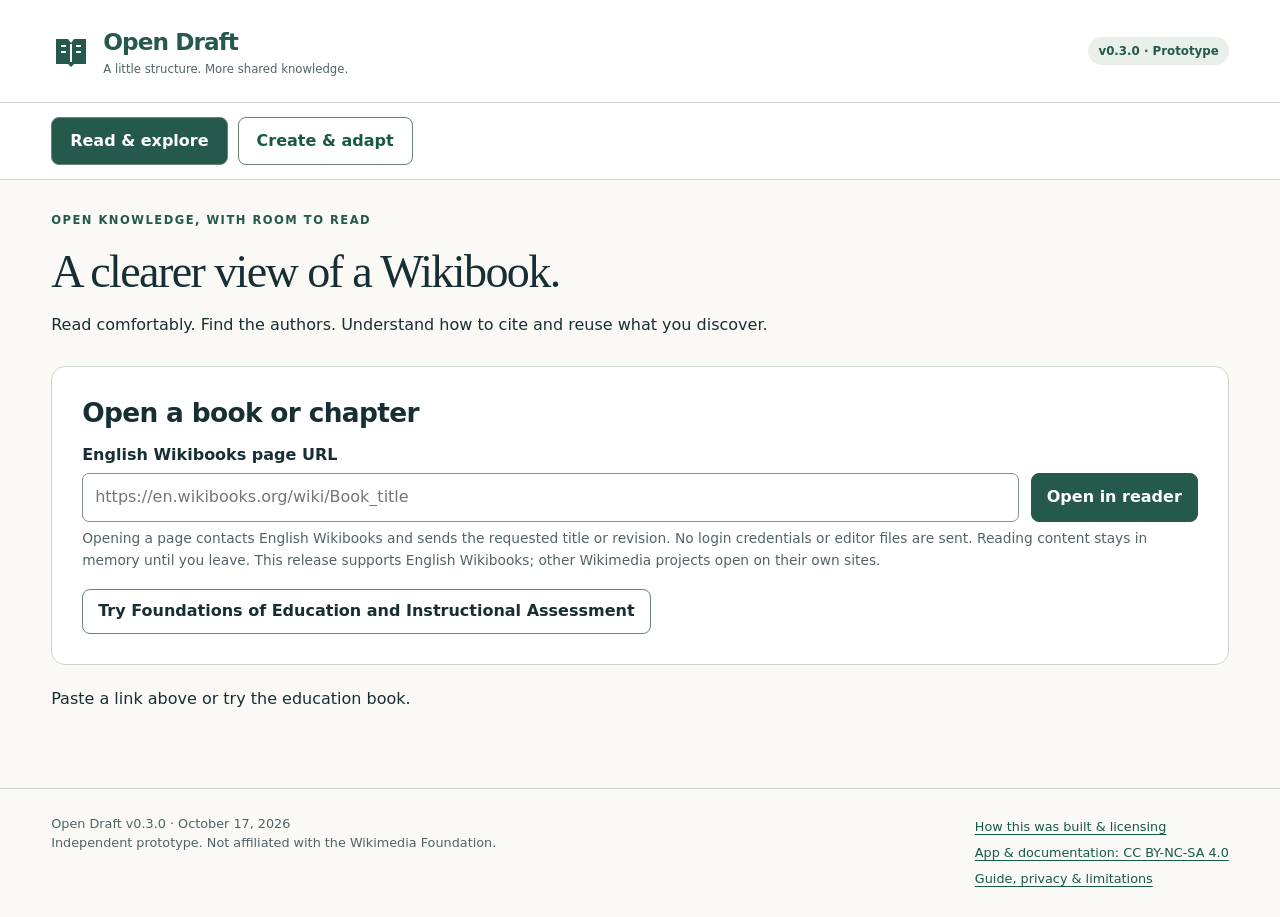
==== commit f61a85a9: "v0.3.0" ====
--- a/docs/index.html
+++ b/docs/index.html
@@ -4,42 +4,29 @@
   <meta charset="utf-8">
   <meta name="viewport" content="width=device-width, initial-scale=1">
   <meta name="description" content="A local-first workspace for thoughtful Wikibooks and Wikimedia Commons contributions.">
-  <meta http-equiv="Content-Security-Policy" content="default-src 'self'; script-src 'self'; style-src 'self'; img-src 'self' data: blob:; connect-src 'none'; object-src 'none'; base-uri 'none'; form-action 'none'">
+  <meta http-equiv="Content-Security-Policy" content="default-src 'self'; script-src 'self'; style-src 'self'; img-src 'self' data: blob:; connect-src https://en.wikibooks.org; object-src 'none'; base-uri 'none'; form-action 'none'">
   <title>Open Draft · A workspace for wiki contributors</title>
-  <meta name="application-version" content="0.2.1">
+  <meta name="application-version" content="0.3.0">
   <meta name="release-date" content="2026-10-17">
   <link rel="license" href="https://creativecommons.org/licenses/by-nc-sa/4.0/">
   <link rel="stylesheet" href="styles.css">
-  <script defer src="vendor/jszip.min.js"></script>
-  <script defer src="translator.js"></script>
-  <script defer src="core.js"></script>
-  <script defer src="translator-ui.js"></script>
-  <script defer src="app.js"></script>
+  
+  
+  
+  
+  <script defer src="reader.js"></script>
 </head>
-<body>
-<a class="skip" href="#workspace">Skip to workspace</a>
-<header class="masthead">
+<body><a class="skip" href="#reader-main">Skip to reader</a><header class="masthead">
   <a class="brand" href="./" aria-label="Open Draft home"><svg aria-hidden="true" viewBox="0 0 40 40" width="40" height="40"><path d="M5 8h12l3 4 3-4h12v25H23l-3 3-3-3H5z" fill="currentColor"/><path d="M20 13v18M10 15h5M10 21h5M25 15h5M25 21h5" stroke="#fff" stroke-width="2"/></svg><span>Open Draft<span class="brand-sub">A little structure. More shared knowledge.</span></span></a>
-  <div class="header-actions"><span class="badge">v0.2.1 · Prototype</span><button id="download-project" class="primary">Save project to computer</button></div>
-</header>
-<div class="intro" role="region" aria-label="About this workspace"><div><p class="eyebrow">YOUR IDEAS, READY FOR THE COMMONS</p><h1>Make a thoughtful contribution.</h1><p>Write, credit, check, and prepare for a wiki. Your project stays with you.</p></div><div class="local-note"><span aria-hidden="true">↙</span><strong>Local by design</strong><p>Files are processed in this browser.<br>No account. No automatic publishing.</p></div></div>
-<div class="layout">
-<aside class="sidebar" aria-label="Project navigation">
-  <p class="eyebrow">YOUR WORKSPACE</p>
-  <button class="translator-nav" data-step="translate">Wiki translator <span aria-hidden="true">↔</span></button>
-  <nav aria-label="Workflow"><ol class="steps">
-    <li><button data-step="setup" aria-current="step"><span>01</span> Project &amp; purpose</button></li>
-    <li><button data-step="write"><span>02</span> Write &amp; organize</button></li>
-    <li><button data-step="sources"><span>03</span> Sources &amp; media</button></li>
-    <li><button data-step="review"><span>04</span> Review &amp; preview</button></li>
-    <li><button data-step="export"><span>05</span> Export for a wiki</button></li>
-  </ol></nav>
-  <div class="sidebar-card"><h2>Your working copy</h2><p id="save-state" role="status">Ready in this tab.</p><label class="check"><input id="temporary-save" type="checkbox" checked> Keep a temporary copy in this tab</label><p class="small">Survives a refresh when storage is available. Browser restore may keep it longer. Download a project before leaving.</p><button id="clear-session" class="text-button">Clear temporary copy</button></div>
-  <div class="file-actions"><label for="open-project">Open project file</label><input id="open-project" type="file" accept=".json,.opendraft" aria-describedby="file-help"><p id="file-help" class="small">Open Draft JSON · up to 4 MB</p><button id="new-project">New blank project</button><button id="sample-project">Explore a sample</button></div>
-</aside>
-<main id="workspace" tabindex="-1"><div id="notice" role="status" aria-live="polite"></div><div id="error" role="alert"></div><div id="view"></div></main>
-</div>
-<footer><p>Open Draft v0.2.1 · <time datetime="2026-10-17">October 17, 2026</time><br>Independent prototype. Not affiliated with the Wikimedia Foundation.</p><p><a href="about.html">How this was built &amp; licensing</a><br><a rel="license" href="https://creativecommons.org/licenses/by-nc-sa/4.0/">App &amp; documentation: CC BY-NC-SA 4.0</a><br><a href="guide.html">Guide, privacy &amp; limitations</a></p></footer>
-<dialog id="confirm-dialog" aria-labelledby="confirm-title" aria-describedby="confirm-description"><h2 id="confirm-title">Replace this project?</h2><p id="confirm-description"></p><div class="actions"><button id="cancel-dialog" autofocus>Cancel</button><button id="accept-dialog" class="danger">Continue</button></div></dialog>
-<noscript><p class="noscript">This editor needs JavaScript to process files locally. Enable JavaScript to use it. <a href="guide.html">Read the guide</a>.</p></noscript>
-</body></html>
+  <div class="header-actions"><span class="badge">v0.3.0 · Prototype</span></div>
+</header><nav class="mode-nav" aria-label="Open Draft modes"><a href="./" aria-current="page">Read &amp; explore</a><a href="create.html" >Create &amp; adapt</a></nav>
+<main id="reader-main" class="reader-home" tabindex="-1">
+<section class="reader-welcome"><p class="eyebrow">OPEN KNOWLEDGE, WITH ROOM TO READ</p><h1>A clearer view of a Wikibook.</h1><p>Read comfortably. Find the authors. Understand how to cite and reuse what you discover.</p></section>
+<section class="panel" aria-labelledby="open-title"><h2 id="open-title">Open a book or chapter</h2><form id="reader-form"><label for="book-url">English Wikibooks page URL</label><div class="reader-load"><input id="book-url" type="url" required aria-describedby="reader-privacy" placeholder="https://en.wikibooks.org/wiki/Book_title"><button id="load-book" class="primary" type="submit">Open in reader</button></div></form><p id="reader-privacy" class="hint">Opening a page contacts English Wikibooks and sends the requested title or revision. No login credentials or editor files are sent. Reading content stays in memory until you leave. This release supports English Wikibooks; other Wikimedia projects open on their own sites.</p><button id="education-example" class="example-button">Try Foundations of Education and Instructional Assessment</button></section>
+<p id="reader-status" role="status">Paste a link above or try the education book.</p><p id="reader-error" role="alert"></p>
+<section id="reader-result" hidden><header class="book-heading"><p class="eyebrow">ENGLISH WIKIBOOKS</p><h2 id="book-title" tabindex="-1"></h2><p id="revision-info" class="small"></p><div id="source-links" class="source-links"></div></header>
+<div class="reader-columns"><aside class="reader-tools" aria-label="Reading and reuse tools">
+<section class="panel"><h3>Make it comfortable</h3><label for="reader-size">Text size</label><select id="reader-size"><option value="size-normal">Standard</option><option value="size-large">Large</option><option value="size-largest">Extra large</option></select><label class="check"><input id="reader-spacing" type="checkbox"> More space between lines</label><details id="outline-details"><summary>On this page</summary><nav id="page-outline" aria-label="On this page"></nav></details></section>
+<section class="panel"><h3>License &amp; reuse</h3><p id="license-info"></p><p><a href="https://creativecommons.org/licenses/by-sa/4.0/">Read CC BY-SA 4.0</a> · <a href="https://en.wikibooks.org/wiki/Wikibooks:Copyrights">Wikibooks copyright policy</a></p><p class="small">Credit the source, link the license, and indicate changes. Shared adaptations must meet ShareAlike terms. Images have their own licenses. The app’s NC-SA license does not apply to the book.</p><label for="attribution">Reuse attribution draft</label><textarea id="attribution" readonly rows="7"></textarea><button data-copy-reader="attribution">Copy attribution draft</button></section>
+<section class="panel"><h3>Cite this page</h3><p>Use “Citation styles on Wikibooks” above for formatted references. This record identifies the page version you read.</p><label for="source-record">Source and revision record</label><textarea id="source-record" readonly rows="7"></textarea><div class="actions"><button data-copy-reader="source-record">Copy source record</button><button id="download-source">Download source &amp; attribution</button></div></section>
+</aside><section class="panel reading-panel" aria-label="Wikibooks reading view"><p id="reading-limit" class="callout small"></p><article id="reader-content" class="wiki-reading size-normal" aria-label="Source page content"></article></section></div></section></main><footer><p>Open Draft v0.3.0 · <time datetime="2026-10-17">October 17, 2026</time><br>Independent prototype. Not affiliated with the Wikimedia Foundation.</p><p><a href="about.html">How this was built &amp; licensing</a><br><a rel="license" href="https://creativecommons.org/licenses/by-nc-sa/4.0/">App &amp; documentation: CC BY-NC-SA 4.0</a><br><a href="guide.html">Guide, privacy &amp; limitations</a></p></footer></body></html>
--- a/docs/styles.css
+++ b/docs/styles.css
@@ -15,3 +15,7 @@
 .license-picker{min-width:0;border:0;padding:0;margin:8px 0 28px}.license-picker legend{font-size:1.15rem;font-weight:750;margin-bottom:10px}.license-intro{color:var(--muted);max-width:75ch}.license-grid{display:grid;grid-template-columns:repeat(2,minmax(0,1fr));gap:12px;margin:18px 0}.license-choice{position:relative;min-width:0}.license-choice input[type=radio]{position:absolute;left:16px;top:20px;width:22px;height:22px;margin:0;accent-color:var(--green);z-index:1}.license-choice label{height:100%;min-height:48px;margin:0;padding:16px 16px 18px 50px;border:2px solid #80938a;border-radius:12px;background:#fff;cursor:pointer;overflow-wrap:anywhere;font-weight:400}.license-choice strong{display:block;font-size:1.05rem}.license-meaning,.license-fit{display:block;margin-top:10px}.license-meaning b{display:block;margin-bottom:5px}.license-fit{font-size:.9rem;border-top:1px solid #80938a;padding-top:10px;color:var(--muted)}.license-selected{display:none;font-weight:750;font-size:.85rem;margin-top:5px}.license-choice input:checked+label{background:#e8f0e9;border-color:#24594c}.license-choice input:checked+label .license-selected{display:block}.license-choice input:focus-visible+label{outline:3px solid var(--focus);outline-offset:3px}.license-choice label:hover{border-color:#24594c}
 @media(max-width:800px){.license-grid{grid-template-columns:1fr}.license-choice label{padding-right:12px}}
 @media(forced-colors:active){.license-choice input:checked+label{border-color:Highlight}.license-choice input:focus-visible+label{outline-color:Highlight}}
+
+[hidden]{display:none!important}.mode-nav{display:flex;gap:10px;padding:14px 4vw;background:#fff;border-bottom:1px solid var(--line)}.mode-nav a{display:flex;align-items:center;min-height:48px;padding:10px 18px;border:1px solid #6c8277;border-radius:8px;text-decoration:none;font-weight:700}.mode-nav a[aria-current]{background:var(--green);color:white}.reader-home{max-width:1500px;margin:auto;padding:32px 4vw 60px}.reader-welcome{max-width:800px;margin-bottom:28px}.reader-load{display:flex;gap:12px}.reader-load input{min-width:0;flex:1}.reader-load button{flex-shrink:0}.example-button{margin-top:18px;text-align:left}.reader-columns{display:grid;grid-template-columns:minmax(250px,330px) minmax(0,1fr);gap:24px}.reader-tools{min-width:0}.reader-tools .panel{padding:20px}.reader-tools textarea{font-size:.9rem;margin-bottom:12px}.reader-tools p,.reader-tools a{overflow-wrap:anywhere}.book-heading{margin:32px 0 24px}.book-heading h2{font-size:clamp(1.6rem,3vw,2.4rem);overflow-wrap:anywhere}.source-links{display:flex;flex-wrap:wrap;gap:10px}.source-links a{border:1px solid #6c8277;border-radius:8px;min-height:44px;padding:9px 12px}.wiki-reading{font-family:Georgia,serif;font-size:1.125rem;line-height:1.75;max-width:70ch;margin:auto;overflow-wrap:anywhere}.wiki-reading.size-large{font-size:1.35rem}.wiki-reading.size-largest{font-size:1.6rem}.wiki-reading.spacious{line-height:2.1}.wiki-reading h2,.wiki-reading h3,.wiki-reading h4{margin:1.5em 0 .6em;font-family:system-ui,sans-serif}.wiki-reading pre{white-space:pre-wrap}.wiki-reading blockquote{margin:1em 0;border-left:3px solid var(--green);padding-left:18px}.wiki-table{max-width:100%;overflow:auto;margin:1em 0}.wiki-table table{border-collapse:collapse;min-width:100%}.wiki-table th,.wiki-table td{border:1px solid #6c8277;padding:8px;vertical-align:top}.media-note{display:block;font: .95rem/1.6 system-ui,sans-serif;background:#f0f3ed;padding:14px;border:1px solid var(--line);margin:10px 0}#reader-error:not(:empty){padding:15px;border:1px solid #8c3e28;color:#762d1c;background:#fff0eb}.reading-panel{min-width:0}.reader-tools details a{display:inline-block;min-height:44px;padding:8px 0}.reader-tools summary{min-height:44px}
+@media(max-width:950px){.reader-columns{grid-template-columns:1fr}.reading-panel{grid-row:1}.reader-tools{display:grid;grid-template-columns:1fr}.reader-load{flex-direction:column}.mode-nav{padding:12px 20px}.mode-nav a{flex:1;justify-content:center;text-align:center;padding:10px}.reader-home{padding:24px 20px}.wiki-reading{font-size:1.05rem}}
+@media print{.mode-nav,#reader-form,.reader-welcome,#open-title,#reader-privacy,.example-button,#reader-status,.reader-tools{display:none}.reader-columns{display:block}.reader-home{padding:0}.source-links{display:block}}
